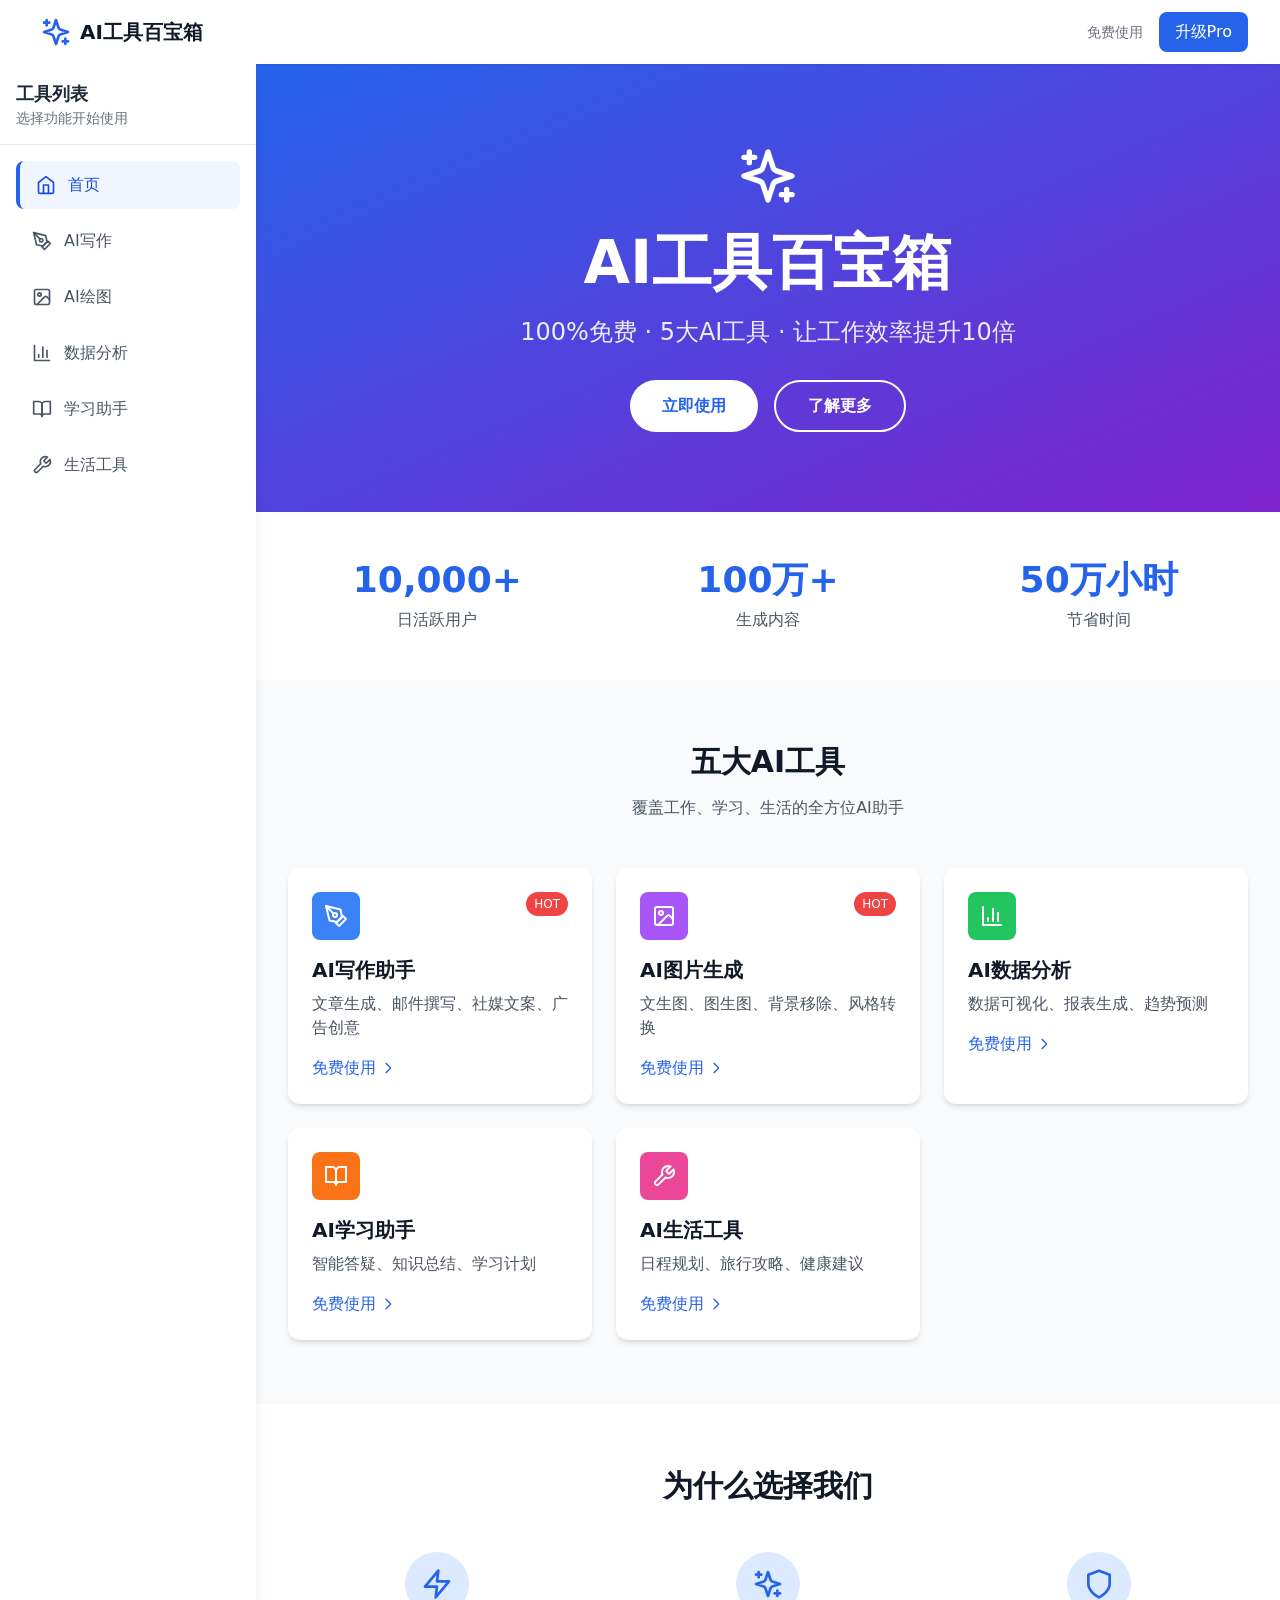
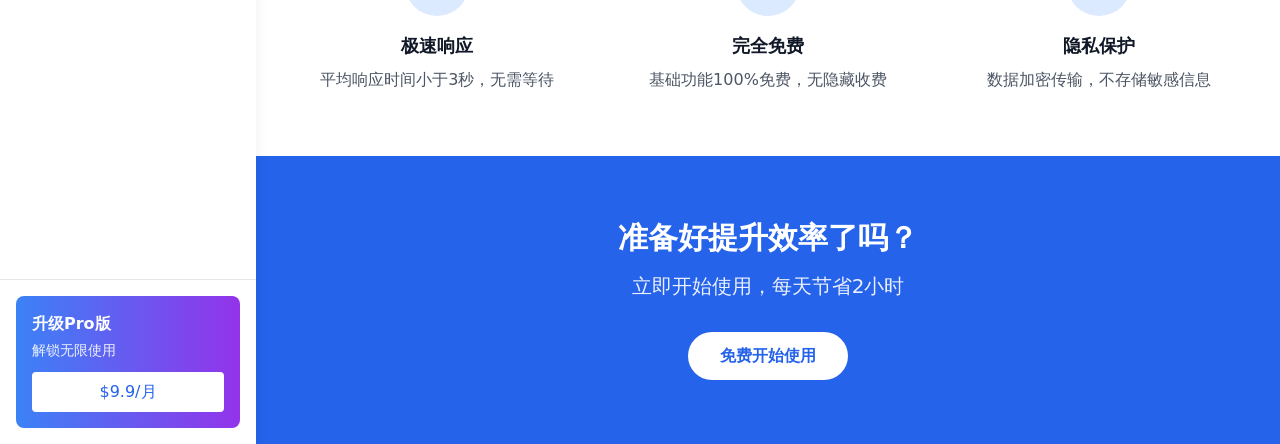
==== index.html @ 16b75311 "AI工具百宝箱 v1.0" ====
<!DOCTYPE html>
<html lang="zh-CN">
  <head>
    <meta charset="UTF-8" />
    <link rel="icon" type="image/svg+xml" href="/vite.svg" />
    <meta name="viewport" content="width=device-width, initial-scale=1.0" />
    <title>AI工具百宝箱 - 免费AI工具集合</title>
    <meta name="description" content="免费使用AI写作、AI绘图、数据分析、学习助手等多种AI工具，让工作效率提升10倍" />
    <script type="module" crossorigin src="/assets/index-Dco0vksc.js"></script>
    <link rel="stylesheet" crossorigin href="/assets/index-Dq4Z61uN.css">
  </head>
  <body>
    <div id="root"></div>
  </body>
</html>
---- assets/index-Dq4Z61uN.css ----
*,:before,:after{--tw-border-spacing-x: 0;--tw-border-spacing-y: 0;--tw-translate-x: 0;--tw-translate-y: 0;--tw-rotate: 0;--tw-skew-x: 0;--tw-skew-y: 0;--tw-scale-x: 1;--tw-scale-y: 1;--tw-pan-x: ;--tw-pan-y: ;--tw-pinch-zoom: ;--tw-scroll-snap-strictness: proximity;--tw-gradient-from-position: ;--tw-gradient-via-position: ;--tw-gradient-to-position: ;--tw-ordinal: ;--tw-slashed-zero: ;--tw-numeric-figure: ;--tw-numeric-spacing: ;--tw-numeric-fraction: ;--tw-ring-inset: ;--tw-ring-offset-width: 0px;--tw-ring-offset-color: #fff;--tw-ring-color: rgb(59 130 246 / .5);--tw-ring-offset-shadow: 0 0 #0000;--tw-ring-shadow: 0 0 #0000;--tw-shadow: 0 0 #0000;--tw-shadow-colored: 0 0 #0000;--tw-blur: ;--tw-brightness: ;--tw-contrast: ;--tw-grayscale: ;--tw-hue-rotate: ;--tw-invert: ;--tw-saturate: ;--tw-sepia: ;--tw-drop-shadow: ;--tw-backdrop-blur: ;--tw-backdrop-brightness: ;--tw-backdrop-contrast: ;--tw-backdrop-grayscale: ;--tw-backdrop-hue-rotate: ;--tw-backdrop-invert: ;--tw-backdrop-opacity: ;--tw-backdrop-saturate: ;--tw-backdrop-sepia: ;--tw-contain-size: ;--tw-contain-layout: ;--tw-contain-paint: ;--tw-contain-style: }::backdrop{--tw-border-spacing-x: 0;--tw-border-spacing-y: 0;--tw-translate-x: 0;--tw-translate-y: 0;--tw-rotate: 0;--tw-skew-x: 0;--tw-skew-y: 0;--tw-scale-x: 1;--tw-scale-y: 1;--tw-pan-x: ;--tw-pan-y: ;--tw-pinch-zoom: ;--tw-scroll-snap-strictness: proximity;--tw-gradient-from-position: ;--tw-gradient-via-position: ;--tw-gradient-to-position: ;--tw-ordinal: ;--tw-slashed-zero: ;--tw-numeric-figure: ;--tw-numeric-spacing: ;--tw-numeric-fraction: ;--tw-ring-inset: ;--tw-ring-offset-width: 0px;--tw-ring-offset-color: #fff;--tw-ring-color: rgb(59 130 246 / .5);--tw-ring-offset-shadow: 0 0 #0000;--tw-ring-shadow: 0 0 #0000;--tw-shadow: 0 0 #0000;--tw-shadow-colored: 0 0 #0000;--tw-blur: ;--tw-brightness: ;--tw-contrast: ;--tw-grayscale: ;--tw-hue-rotate: ;--tw-invert: ;--tw-saturate: ;--tw-sepia: ;--tw-drop-shadow: ;--tw-backdrop-blur: ;--tw-backdrop-brightness: ;--tw-backdrop-contrast: ;--tw-backdrop-grayscale: ;--tw-backdrop-hue-rotate: ;--tw-backdrop-invert: ;--tw-backdrop-opacity: ;--tw-backdrop-saturate: ;--tw-backdrop-sepia: ;--tw-contain-size: ;--tw-contain-layout: ;--tw-contain-paint: ;--tw-contain-style: }*,:before,:after{box-sizing:border-box;border-width:0;border-style:solid;border-color:#e5e7eb}:before,:after{--tw-content: ""}html,:host{line-height:1.5;-webkit-text-size-adjust:100%;-moz-tab-size:4;-o-tab-size:4;tab-size:4;font-family:ui-sans-serif,system-ui,sans-serif,"Apple Color Emoji","Segoe UI Emoji",Segoe UI Symbol,"Noto Color Emoji";font-feature-settings:normal;font-variation-settings:normal;-webkit-tap-highlight-color:transparent}body{margin:0;line-height:inherit}hr{height:0;color:inherit;border-top-width:1px}abbr:where([title]){-webkit-text-decoration:underline dotted;text-decoration:underline dotted}h1,h2,h3,h4,h5,h6{font-size:inherit;font-weight:inherit}a{color:inherit;text-decoration:inherit}b,strong{font-weight:bolder}code,kbd,samp,pre{font-family:ui-monospace,SFMono-Regular,Menlo,Monaco,Consolas,Liberation Mono,Courier New,monospace;font-feature-settings:normal;font-variation-settings:normal;font-size:1em}small{font-size:80%}sub,sup{font-size:75%;line-height:0;position:relative;vertical-align:baseline}sub{bottom:-.25em}sup{top:-.5em}table{text-indent:0;border-color:inherit;border-collapse:collapse}button,input,optgroup,select,textarea{font-family:inherit;font-feature-settings:inherit;font-variation-settings:inherit;font-size:100%;font-weight:inherit;line-height:inherit;letter-spacing:inherit;color:inherit;margin:0;padding:0}button,select{text-transform:none}button,input:where([type=button]),input:where([type=reset]),input:where([type=submit]){-webkit-appearance:button;background-color:transparent;background-image:none}:-moz-focusring{outline:auto}:-moz-ui-invalid{box-shadow:none}progress{vertical-align:baseline}::-webkit-inner-spin-button,::-webkit-outer-spin-button{height:auto}[type=search]{-webkit-appearance:textfield;outline-offset:-2px}::-webkit-search-decoration{-webkit-appearance:none}::-webkit-file-upload-button{-webkit-appearance:button;font:inherit}summary{display:list-item}blockquote,dl,dd,h1,h2,h3,h4,h5,h6,hr,figure,p,pre{margin:0}fieldset{margin:0;padding:0}legend{padding:0}ol,ul,menu{list-style:none;margin:0;padding:0}dialog{padding:0}textarea{resize:vertical}input::-moz-placeholder,textarea::-moz-placeholder{opacity:1;color:#9ca3af}input::placeholder,textarea::placeholder{opacity:1;color:#9ca3af}button,[role=button]{cursor:pointer}:disabled{cursor:default}img,svg,video,canvas,audio,iframe,embed,object{display:block;vertical-align:middle}img,video{max-width:100%;height:auto}[hidden]:where(:not([hidden=until-found])){display:none}.fixed{position:fixed}.sticky{position:sticky}.inset-0{top:0;right:0;bottom:0;left:0}.inset-y-0{top:0;bottom:0}.left-0{left:0}.top-0{top:0}.z-40{z-index:40}.z-50{z-index:50}.mx-auto{margin-left:auto;margin-right:auto}.mb-12{margin-bottom:3rem}.mb-3{margin-bottom:.75rem}.mb-4{margin-bottom:1rem}.mb-6{margin-bottom:1.5rem}.mb-8{margin-bottom:2rem}.ml-1{margin-left:.25rem}.ml-2{margin-left:.5rem}.mr-1{margin-right:.25rem}.mr-2{margin-right:.5rem}.mr-3{margin-right:.75rem}.mt-1{margin-top:.25rem}.mt-2{margin-top:.5rem}.mt-3{margin-top:.75rem}.mt-4{margin-top:1rem}.mt-6{margin-top:1.5rem}.block{display:block}.flex{display:flex}.grid{display:grid}.h-16{height:4rem}.h-32{height:8rem}.h-4{height:1rem}.h-5{height:1.25rem}.h-6{height:1.5rem}.h-8{height:2rem}.h-96{height:24rem}.h-full{height:100%}.min-h-screen{min-height:100vh}.w-16{width:4rem}.w-4{width:1rem}.w-5{width:1.25rem}.w-6{width:1.5rem}.w-64{width:16rem}.w-8{width:2rem}.w-full{width:100%}.max-w-4xl{max-width:56rem}.max-w-7xl{max-width:80rem}.flex-1{flex:1 1 0%}.-translate-x-full{--tw-translate-x: -100%;transform:translate(var(--tw-translate-x),var(--tw-translate-y)) rotate(var(--tw-rotate)) skew(var(--tw-skew-x)) skewY(var(--tw-skew-y)) scaleX(var(--tw-scale-x)) scaleY(var(--tw-scale-y))}.translate-x-0{--tw-translate-x: 0px;transform:translate(var(--tw-translate-x),var(--tw-translate-y)) rotate(var(--tw-rotate)) skew(var(--tw-skew-x)) skewY(var(--tw-skew-y)) scaleX(var(--tw-scale-x)) scaleY(var(--tw-scale-y))}.transform{transform:translate(var(--tw-translate-x),var(--tw-translate-y)) rotate(var(--tw-rotate)) skew(var(--tw-skew-x)) skewY(var(--tw-skew-y)) scaleX(var(--tw-scale-x)) scaleY(var(--tw-scale-y))}@keyframes spin{to{transform:rotate(360deg)}}.animate-spin{animation:spin 1s linear infinite}.cursor-not-allowed{cursor:not-allowed}.cursor-pointer{cursor:pointer}.resize-none{resize:none}.grid-cols-1{grid-template-columns:repeat(1,minmax(0,1fr))}.grid-cols-2{grid-template-columns:repeat(2,minmax(0,1fr))}.grid-cols-3{grid-template-columns:repeat(3,minmax(0,1fr))}.flex-col{flex-direction:column}.items-start{align-items:flex-start}.items-center{align-items:center}.justify-center{justify-content:center}.justify-between{justify-content:space-between}.gap-3{gap:.75rem}.gap-6{gap:1.5rem}.gap-8{gap:2rem}.space-x-3>:not([hidden])~:not([hidden]){--tw-space-x-reverse: 0;margin-right:calc(.75rem * var(--tw-space-x-reverse));margin-left:calc(.75rem * calc(1 - var(--tw-space-x-reverse)))}.space-x-4>:not([hidden])~:not([hidden]){--tw-space-x-reverse: 0;margin-right:calc(1rem * var(--tw-space-x-reverse));margin-left:calc(1rem * calc(1 - var(--tw-space-x-reverse)))}.space-y-2>:not([hidden])~:not([hidden]){--tw-space-y-reverse: 0;margin-top:calc(.5rem * calc(1 - var(--tw-space-y-reverse)));margin-bottom:calc(.5rem * var(--tw-space-y-reverse))}.whitespace-pre-wrap{white-space:pre-wrap}.rounded{border-radius:.25rem}.rounded-full{border-radius:9999px}.rounded-lg{border-radius:.5rem}.rounded-md{border-radius:.375rem}.rounded-xl{border-radius:.75rem}.border{border-width:1px}.border-2{border-width:2px}.border-b{border-bottom-width:1px}.border-b-2{border-bottom-width:2px}.border-l-4{border-left-width:4px}.border-t{border-top-width:1px}.border-gray-200{--tw-border-opacity: 1;border-color:rgb(229 231 235 / var(--tw-border-opacity, 1))}.border-gray-300{--tw-border-opacity: 1;border-color:rgb(209 213 219 / var(--tw-border-opacity, 1))}.border-primary-500{--tw-border-opacity: 1;border-color:rgb(59 130 246 / var(--tw-border-opacity, 1))}.border-primary-600{--tw-border-opacity: 1;border-color:rgb(37 99 235 / var(--tw-border-opacity, 1))}.border-white{--tw-border-opacity: 1;border-color:rgb(255 255 255 / var(--tw-border-opacity, 1))}.bg-black{--tw-bg-opacity: 1;background-color:rgb(0 0 0 / var(--tw-bg-opacity, 1))}.bg-blue-500{--tw-bg-opacity: 1;background-color:rgb(59 130 246 / var(--tw-bg-opacity, 1))}.bg-gray-300{--tw-bg-opacity: 1;background-color:rgb(209 213 219 / var(--tw-bg-opacity, 1))}.bg-gray-50{--tw-bg-opacity: 1;background-color:rgb(249 250 251 / var(--tw-bg-opacity, 1))}.bg-green-500{--tw-bg-opacity: 1;background-color:rgb(34 197 94 / var(--tw-bg-opacity, 1))}.bg-orange-500{--tw-bg-opacity: 1;background-color:rgb(249 115 22 / var(--tw-bg-opacity, 1))}.bg-pink-500{--tw-bg-opacity: 1;background-color:rgb(236 72 153 / var(--tw-bg-opacity, 1))}.bg-primary-100{--tw-bg-opacity: 1;background-color:rgb(219 234 254 / var(--tw-bg-opacity, 1))}.bg-primary-50{--tw-bg-opacity: 1;background-color:rgb(239 246 255 / var(--tw-bg-opacity, 1))}.bg-primary-600{--tw-bg-opacity: 1;background-color:rgb(37 99 235 / var(--tw-bg-opacity, 1))}.bg-purple-500{--tw-bg-opacity: 1;background-color:rgb(168 85 247 / var(--tw-bg-opacity, 1))}.bg-red-500{--tw-bg-opacity: 1;background-color:rgb(239 68 68 / var(--tw-bg-opacity, 1))}.bg-white{--tw-bg-opacity: 1;background-color:rgb(255 255 255 / var(--tw-bg-opacity, 1))}.bg-opacity-50{--tw-bg-opacity: .5}.bg-gradient-to-br{background-image:linear-gradient(to bottom right,var(--tw-gradient-stops))}.bg-gradient-to-r{background-image:linear-gradient(to right,var(--tw-gradient-stops))}.from-primary-500{--tw-gradient-from: #3b82f6 var(--tw-gradient-from-position);--tw-gradient-to: rgb(59 130 246 / 0) var(--tw-gradient-to-position);--tw-gradient-stops: var(--tw-gradient-from), var(--tw-gradient-to)}.from-primary-600{--tw-gradient-from: #2563eb var(--tw-gradient-from-position);--tw-gradient-to: rgb(37 99 235 / 0) var(--tw-gradient-to-position);--tw-gradient-stops: var(--tw-gradient-from), var(--tw-gradient-to)}.to-purple-600{--tw-gradient-to: #9333ea var(--tw-gradient-to-position)}.to-purple-700{--tw-gradient-to: #7e22ce var(--tw-gradient-to-position)}.p-2{padding:.5rem}.p-3{padding:.75rem}.p-4{padding:1rem}.p-6{padding:1.5rem}.px-2{padding-left:.5rem;padding-right:.5rem}.px-4{padding-left:1rem;padding-right:1rem}.px-6{padding-left:1.5rem;padding-right:1.5rem}.px-8{padding-left:2rem;padding-right:2rem}.py-1{padding-top:.25rem;padding-bottom:.25rem}.py-12{padding-top:3rem;padding-bottom:3rem}.py-16{padding-top:4rem;padding-bottom:4rem}.py-2{padding-top:.5rem;padding-bottom:.5rem}.py-20{padding-top:5rem;padding-bottom:5rem}.py-3{padding-top:.75rem;padding-bottom:.75rem}.text-left{text-align:left}.text-center{text-align:center}.font-sans{font-family:ui-sans-serif,system-ui,sans-serif,"Apple Color Emoji","Segoe UI Emoji",Segoe UI Symbol,"Noto Color Emoji"}.text-2xl{font-size:1.5rem;line-height:2rem}.text-3xl{font-size:1.875rem;line-height:2.25rem}.text-4xl{font-size:2.25rem;line-height:2.5rem}.text-lg{font-size:1.125rem;line-height:1.75rem}.text-sm{font-size:.875rem;line-height:1.25rem}.text-xl{font-size:1.25rem;line-height:1.75rem}.text-xs{font-size:.75rem;line-height:1rem}.font-bold{font-weight:700}.font-medium{font-weight:500}.font-semibold{font-weight:600}.text-gray-500{--tw-text-opacity: 1;color:rgb(107 114 128 / var(--tw-text-opacity, 1))}.text-gray-600{--tw-text-opacity: 1;color:rgb(75 85 99 / var(--tw-text-opacity, 1))}.text-gray-700{--tw-text-opacity: 1;color:rgb(55 65 81 / var(--tw-text-opacity, 1))}.text-gray-800{--tw-text-opacity: 1;color:rgb(31 41 55 / var(--tw-text-opacity, 1))}.text-gray-900{--tw-text-opacity: 1;color:rgb(17 24 39 / var(--tw-text-opacity, 1))}.text-primary-600{--tw-text-opacity: 1;color:rgb(37 99 235 / var(--tw-text-opacity, 1))}.text-primary-700{--tw-text-opacity: 1;color:rgb(29 78 216 / var(--tw-text-opacity, 1))}.text-white{--tw-text-opacity: 1;color:rgb(255 255 255 / var(--tw-text-opacity, 1))}.opacity-90{opacity:.9}.shadow-lg{--tw-shadow: 0 10px 15px -3px rgb(0 0 0 / .1), 0 4px 6px -4px rgb(0 0 0 / .1);--tw-shadow-colored: 0 10px 15px -3px var(--tw-shadow-color), 0 4px 6px -4px var(--tw-shadow-color);box-shadow:var(--tw-ring-offset-shadow, 0 0 #0000),var(--tw-ring-shadow, 0 0 #0000),var(--tw-shadow)}.shadow-md{--tw-shadow: 0 4px 6px -1px rgb(0 0 0 / .1), 0 2px 4px -2px rgb(0 0 0 / .1);--tw-shadow-colored: 0 4px 6px -1px var(--tw-shadow-color), 0 2px 4px -2px var(--tw-shadow-color);box-shadow:var(--tw-ring-offset-shadow, 0 0 #0000),var(--tw-ring-shadow, 0 0 #0000),var(--tw-shadow)}.shadow-sm{--tw-shadow: 0 1px 2px 0 rgb(0 0 0 / .05);--tw-shadow-colored: 0 1px 2px 0 var(--tw-shadow-color);box-shadow:var(--tw-ring-offset-shadow, 0 0 #0000),var(--tw-ring-shadow, 0 0 #0000),var(--tw-shadow)}.transition{transition-property:color,background-color,border-color,text-decoration-color,fill,stroke,opacity,box-shadow,transform,filter,backdrop-filter;transition-timing-function:cubic-bezier(.4,0,.2,1);transition-duration:.15s}.transition-all{transition-property:all;transition-timing-function:cubic-bezier(.4,0,.2,1);transition-duration:.15s}.transition-colors{transition-property:color,background-color,border-color,text-decoration-color,fill,stroke;transition-timing-function:cubic-bezier(.4,0,.2,1);transition-duration:.15s}.transition-shadow{transition-property:box-shadow;transition-timing-function:cubic-bezier(.4,0,.2,1);transition-duration:.15s}.transition-transform{transition-property:transform;transition-timing-function:cubic-bezier(.4,0,.2,1);transition-duration:.15s}.duration-200{transition-duration:.2s}.duration-300{transition-duration:.3s}body{--tw-bg-opacity: 1;background-color:rgb(249 250 251 / var(--tw-bg-opacity, 1));--tw-text-opacity: 1;color:rgb(17 24 39 / var(--tw-text-opacity, 1))}.hover\:border-gray-300:hover{--tw-border-opacity: 1;border-color:rgb(209 213 219 / var(--tw-border-opacity, 1))}.hover\:bg-gray-100:hover{--tw-bg-opacity: 1;background-color:rgb(243 244 246 / var(--tw-bg-opacity, 1))}.hover\:bg-gray-50:hover{--tw-bg-opacity: 1;background-color:rgb(249 250 251 / var(--tw-bg-opacity, 1))}.hover\:bg-primary-700:hover{--tw-bg-opacity: 1;background-color:rgb(29 78 216 / var(--tw-bg-opacity, 1))}.hover\:bg-white:hover{--tw-bg-opacity: 1;background-color:rgb(255 255 255 / var(--tw-bg-opacity, 1))}.hover\:text-gray-900:hover{--tw-text-opacity: 1;color:rgb(17 24 39 / var(--tw-text-opacity, 1))}.hover\:text-primary-600:hover{--tw-text-opacity: 1;color:rgb(37 99 235 / var(--tw-text-opacity, 1))}.hover\:text-primary-700:hover{--tw-text-opacity: 1;color:rgb(29 78 216 / var(--tw-text-opacity, 1))}.hover\:shadow-xl:hover{--tw-shadow: 0 20px 25px -5px rgb(0 0 0 / .1), 0 8px 10px -6px rgb(0 0 0 / .1);--tw-shadow-colored: 0 20px 25px -5px var(--tw-shadow-color), 0 8px 10px -6px var(--tw-shadow-color);box-shadow:var(--tw-ring-offset-shadow, 0 0 #0000),var(--tw-ring-shadow, 0 0 #0000),var(--tw-shadow)}.focus\:border-transparent:focus{border-color:transparent}.focus\:ring-2:focus{--tw-ring-offset-shadow: var(--tw-ring-inset) 0 0 0 var(--tw-ring-offset-width) var(--tw-ring-offset-color);--tw-ring-shadow: var(--tw-ring-inset) 0 0 0 calc(2px + var(--tw-ring-offset-width)) var(--tw-ring-color);box-shadow:var(--tw-ring-offset-shadow),var(--tw-ring-shadow),var(--tw-shadow, 0 0 #0000)}.focus\:ring-primary-500:focus{--tw-ring-opacity: 1;--tw-ring-color: rgb(59 130 246 / var(--tw-ring-opacity, 1))}@media (min-width: 640px){.sm\:px-6{padding-left:1.5rem;padding-right:1.5rem}}@media (min-width: 768px){.md\:grid-cols-2{grid-template-columns:repeat(2,minmax(0,1fr))}.md\:grid-cols-3{grid-template-columns:repeat(3,minmax(0,1fr))}.md\:grid-cols-5{grid-template-columns:repeat(5,minmax(0,1fr))}.md\:text-2xl{font-size:1.5rem;line-height:2rem}.md\:text-4xl{font-size:2.25rem;line-height:2.5rem}.md\:text-6xl{font-size:3.75rem;line-height:1}}@media (min-width: 1024px){.lg\:static{position:static}.lg\:ml-0{margin-left:0}.lg\:hidden{display:none}.lg\:translate-x-0{--tw-translate-x: 0px;transform:translate(var(--tw-translate-x),var(--tw-translate-y)) rotate(var(--tw-rotate)) skew(var(--tw-skew-x)) skewY(var(--tw-skew-y)) scaleX(var(--tw-scale-x)) scaleY(var(--tw-scale-y))}.lg\:grid-cols-3{grid-template-columns:repeat(3,minmax(0,1fr))}.lg\:px-8{padding-left:2rem;padding-right:2rem}}
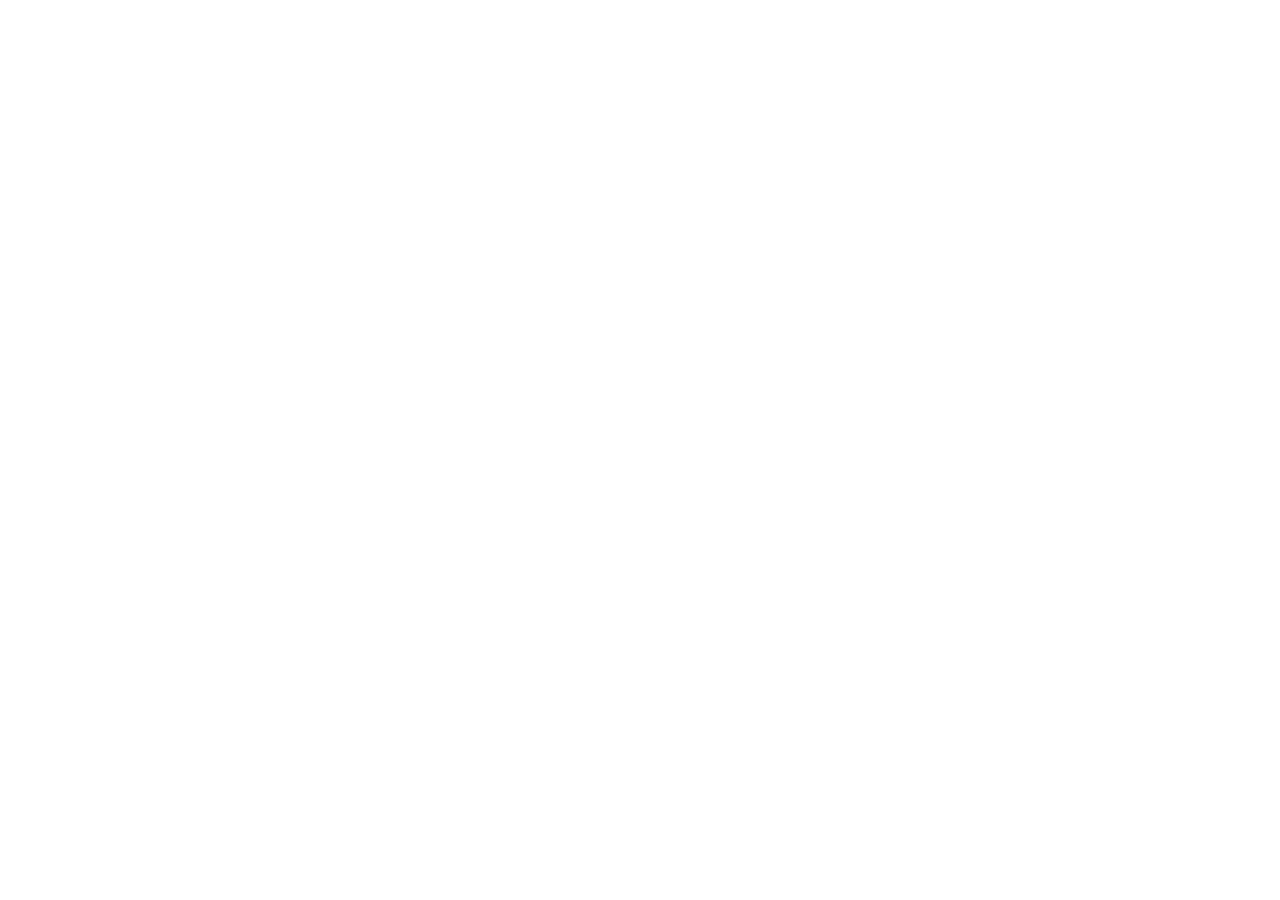
==== commit d7ef62df: "Fix GitHub Pages base path" ====
--- a/index.html
+++ b/index.html
@@ -6,8 +6,8 @@
     <meta name="viewport" content="width=device-width, initial-scale=1.0" />
     <title>AI工具百宝箱 - 免费AI工具集合</title>
     <meta name="description" content="免费使用AI写作、AI绘图、数据分析、学习助手等多种AI工具，让工作效率提升10倍" />
-    <script type="module" crossorigin src="/assets/index-Dco0vksc.js"></script>
-    <link rel="stylesheet" crossorigin href="/assets/index-Dq4Z61uN.css">
+    <script type="module" crossorigin src="/ai-toolbox/assets/index-Dco0vksc.js"></script>
+    <link rel="stylesheet" crossorigin href="/ai-toolbox/assets/index-Dq4Z61uN.css">
   </head>
   <body>
     <div id="root"></div>
